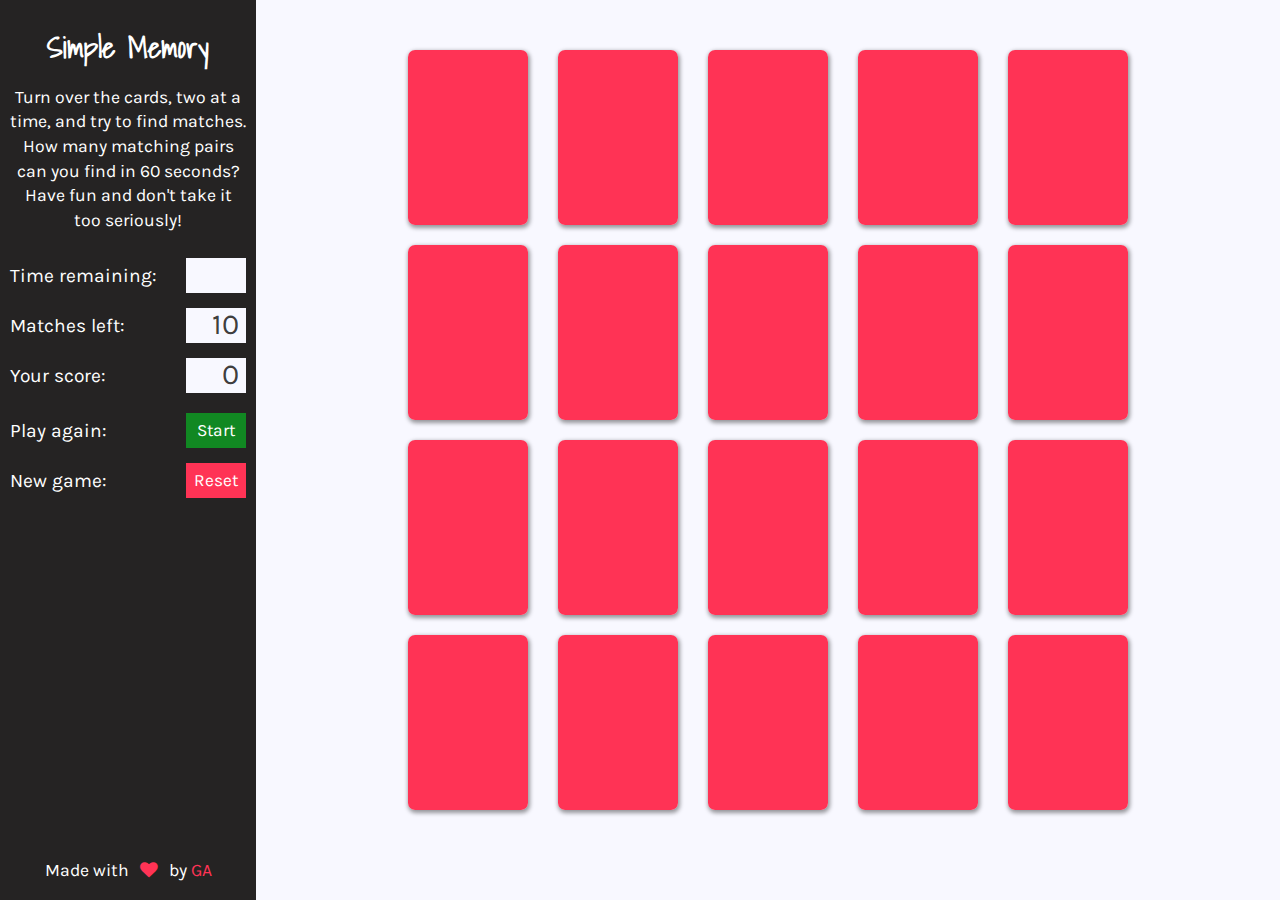
==== starter-code/alt/index.html @ 9c736461 "initial commit for alt version" ====
<!DOCTYPE html>
<html lang="en">
<head>
	<meta charset="utf-8">
	<meta http-equiv="X-UA-Compatible" content="IE=edge, chrome=1.0">
	<meta name="viewport" content="width=device-width, initial-scale=1">
	<title>Simple Memory</title>
	<link href="css/normalize.css" rel="stylesheet" type="text/css">
	<link href="css/style.css" rel="stylesheet" type="text/css">
	<link href="font-awesome/css/font-awesome.min.css" rel="stylesheet" type="text/css">
	<link href="https://fonts.googleapis.com/css?family=Karla|Shadows+Into+Light" rel="stylesheet">
	<script src="js/modernizr-latest.js"></script>
</head>
<body>
	<div class="container clearfix">
		<main>
			<div id="board" class="board clearfix">
			</div>
		</main>
		<aside>
			<header>
				<h1>Simple Memory</h1>
				<p>Turn over the cards, two at a time, and try to find matches. How many matching pairs can you find in 60 seconds? Have fun and don't take it too seriously!</p>
			</header>

			<div class="display-container">
				<div>
					Time remaining: <span id="counter" class="display counter"></span>
				</div>
				<div>
					Matches left: <span id="matches" class="display matches"></span>
				</div>
				<div>
					Your score: <span id="score" class="display score"></span>
				</div>
			</div>

			<div class="controls-container">
				<div>
					Play again: <button id="start-btn" class="btn start-btn">Start</button>
				</div>
				<div>
					New game: <button id="reset-btn" class="btn reset-btn">Reset</button>
				</div>
			</div>

			<footer>
				<p>Made with <i class="fa fa-heart love" aria-hidden="true"></i> by <a href="">GA</a></p>
			</footer>
		</aside>
	</div>
	<div id="overlay" class="overlay" data-cntr="<div id='countdown' class='countdown'><div id='countdown-scroller' class='countdown-scroller'><span>3</span><span>2</span><span>1</span><span>Ready?</span><span>GO!</span></div></div>">
		<div id="countdown" class="countdown">
			<div id="countdown-scroller" class="countdown-scroller">
				<span>3</span>
				<span>2</span>
				<span>1</span>
				<span>Ready?</span>
				<span>GO!</span>
			</div>
		</div>
<!-- 		<div id="credits" class="credits">
			<div>Congratulations, you cleared the board!</div>
			<div>Your current score is <span>237</span></div>
			<div>Play again? <span class="yes">YES</span><span class="no">NO</span></div>
		</div> -->
		<span id="close-icon" class="close-icon hide"></span>
	</div>
	<script src="js/main.js" type="text/javascript"></script>
</body>
</html>
---- starter-code/alt/css/style.css ----
*, 
*:before, 
*:after {
	-webkit-box-sizing: border-box;
	box-sizing: border-box;
	margin: 0;
	padding: 0;
	-webkit-margin-before: 0;
	-webkit-margin-after: 0;
} 

.clearfix:before,
.clearfix:after {
	display: table;
	content:  '';
}

.clearfix:after {
	clear: both;
}

body {
	color: #fff;
	background: #252323;
	-webkit-font-smoothing: antialiased;
	-moz-osx-font-smoothing: grayscale;
	width: 100vw;
	height: 100vh;
	overflow: hidden;
	font-family: 'Karla', sans-serif;
}

.container {
	height: 100%;
	width: 100%;
}

aside {
	position: relative;
	height: 100%;
	width: 20%;
	float: left;
	padding: 10px;
	text-align: center;
}

aside header {
	position: relative;
	top: 0;
	width: 100%;
}

aside header p {
	font-size: 1.1em;
	line-height: 1.4em;
}

aside header h1 {
	margin: 0.5em 0;
	font-family: 'Shadows Into Light', cursive;
	font-size: 1.8em;
}

aside footer {
	position: absolute;
	bottom: 0;
	width: calc(100% - 20px);
	padding: 20px 0;
	font-size: 1.1em;
}

aside footer a {
	text-decoration: none;
	color: #f35;
}

.display-container {
	margin-top: 25px;
}

.display-container > div,
.controls-container > div {
	display: flex;
	justify-content: space-between;
	align-items: center;
	height: 35px;
	margin-bottom: 15px;
	font-size: 1.2em;
	text-align: left;
}

span.display {
	display: inline-block;
	height: 100%;
	width: 60px;
	padding-right: 7px;
	background: rgb(248, 248, 255);
	font-size: 1.5em;
	color: rgba(37, 37, 35, 0.9);
	text-align: right;
}

span.display.counter.ending {
	color: #f35;
	visibility: visible;
	-webkit-animation: blink 1s /*steps(2, end)*/linear 10 /*forwards*/normal;
	animation: blink 1s /*steps(2, end)*/linear 10 /*forwards*/normal;
}

@keyframes blink {
	0% {color: #f35;}
	69.9% {color: #f35;}
	70% {color: #fff;}
	100% {color: #fff;}
}

@-webkit-keyframes blink {
	0% {color: #f35;}
	69.9% {color: #f35;}
	70% {color: #fff;}
	100% {color: #fff;}

}

.controls-container {
	margin-top: 20px;
}

.btn {
	height: 35px;
	width: 60px;
	border: none;
	color: #fff;
	font-size: 0.9em;
}

.btn:hover {
	transform: translate(1px, 1px);
}

.btn:focus,
.btn:active {
	outline: none;
}

.btn.start-btn {
	background: #182;
}

.btn.start-btn:hover {
	background: #171;
}

.btn.reset-btn {
	background: #f35;
}

.btn.reset-btn:hover {
	background: #e26;
}

.love {
	color: #f35;
	padding: 0 7px;
	-webkit-animation: beat 3s linear 0s infinite normal;
	animation: beat 3s linear 0s infinite normal;
}

@keyframes beat {
	0% {transform: scale(1);}
	5% {transform: scale(1.3);}
	10% {transform: scale(0.9);}
	15% {transform: scale(1);}
	20% {transform: scale(1.3);}
	25% {transform: scale(0.9);}
	30% {transform: scale(1);}
	100% {transform: scale(1);}
}

@-webkit-keyframes beat {
	0% {transform: scale(1);}
	5% {transform: scale(1.3);}
	10% {transform: scale(0.9);}
	15% {transform: scale(1);}
	20% {transform: scale(1.3);}
	25% {transform: scale(0.9);}
	30% {transform: scale(1);}
	100% {transform: scale(1);}
}

main {
	height: 100%;
	width: 80%;
	float: right;
	background: rgb(248, 248, 255);
	overflow-x: hidden;
	overflow-y: scroll;
}

.board {
	position: relative;
	height: 100%;
	width: 750px;
	margin: 40px auto;
}

.card-wrapper {
	-webkit-perspective: 300px;
	perspective: 300px;
	height: 175px;
	width: 120px;
	margin: 10px 15px;
	float: left;
	cursor: pointer;
}

.card {
	position: relative;
	-webkit-transform-style: preserve-3d;
	height: 100%;
	width: 100%;
	border-radius: 7px;
	box-shadow: 1px 2px 4px 1px rgba(0, 0, 0, 0.4);
	transition: transform .4s;
}

.card.flip {
	transform: rotateY(180deg);
}

.card-front,
.card-back {
	position: absolute;
	top: 0;
	left: 0;
	height: 100%;
	width: 100%;
	backface-visibility: hidden;
	border-radius: 7px;
}

.card-front {
	transform: rotateY(180deg);
	background: #252323;
}

.card-front img {
	position: absolute;
	max-height: 90%;
	max-width: 100%;
	top: 50%;
	left: 50%;
	transform: translate(-50%, -50%);
}

.card-back {
	background: #f35;
}

.overlay {
	position: absolute;
	top: 0;
	left: 0;
	height: 100%;
	width: 100%;
	background: rgba(0, 0, 0, 0.9);
	opacity: 0;
	display: none;
	z-index: 9999;
	transition: opacity 1s;
	transition-delay: 1s;
}

.overlay.show {
	opacity: 1;
	display: block;
}

.overlay .close-icon {
	position: absolute;
	top: 40px;
	right: 40px;
	height: 30px;
	width: 30px;
	cursor: pointer;
	transform-origin: 50% 50%;
	transition: transform 0.5s;
}

.overlay .close-icon:hover {
	transform: rotate(180deg);
}

.overlay .close-icon:before,
.overlay .close-icon:after {
	content: '';
	position: absolute;
	top: 50%;
	left: 0;
	height: 3px;
	width: 100%;
	background: #fff;
	transform-origin: 50% 50%;
}

.overlay .close-icon:before {
	transform: translateY(-50%) rotate(45deg);
}

.overlay .close-icon:after {
	transform: translateY(-50%) rotate(-45deg);
}

.overlay .close-icon.hide {
	display: none;
	opacity: 0;
}

.countdown {
	position: absolute;
	top: 50%;
	left: 50%;
	width: 400px;
	height: 200px;
	line-height: 200px;
	transform: translate(-50%, -50%);
	overflow: hidden;
}

.countdown.hide {
	display: none;
	opacity: 0;
}

.countdown > div {
	position: absolute;
	left: 0;
	top: 0;
	height: 100%;
	width: 2020px;
	transition: transform 0.3s;
}

.countdown.start > div {
	animation: countdown 5s 0.5s forwards;
}

@keyframes countdown {
	0% {transform: translateX(0);}
	13.5% {transform: translateX(0);}
	23.6% {transform: translateX(-404px);}
	37.1% {transform: translateX(-404px);}
	45.2% {transform: translateX(-808px);}
	58.5% {transform: translateX(-808px);}
	66.6% {transform: translateX(-1212px);}
	80.1% {transform: translateX(-1212px);}
	88.2% {transform: translateX(-1616px);}
	100% {transform: translateX(-1616px);}

}

@-webkit-keyframes {
	to {transform: translateY(-);}
}

.countdown > div > span {
	display: inline-block;
	height: 100%;
	width: 400px;
	font-size: 90px;
	text-align: center;
}

.credits {
	position: absolute;
	top: 50%;
	left: 50%;
	text-align: center;
	transform: translate(-50%, -50%);
}

.credits > div:nth-child(1) {
	font-size: 1.6em;
	margin-bottom: 40px;
}

.credits > div:nth-child(2) {
	font-size: 1.4em;
	margin-bottom: 40px;
}

.credits > div:nth-child(3) {
	font-size: 1.4em;
}

span.yes, 
span.no {
	margin-left: 10px;
	cursor: pointer;
}

span.yes:hover,
span.no:hover {
	font-weight: 600;
}

span.yes {
	color: #182;
}

span.no {
	color: #f35;
}
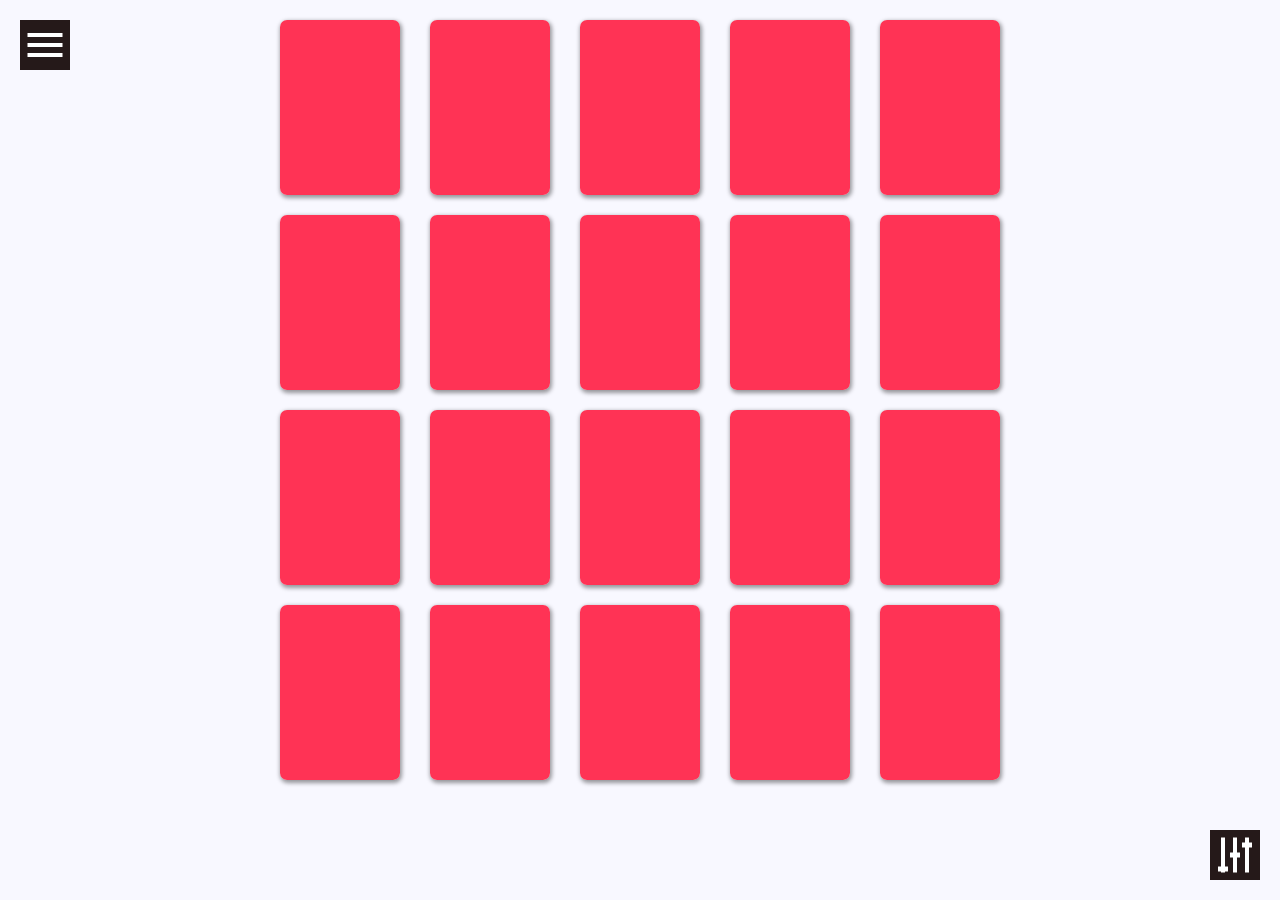
==== commit a7d7cd28: "make layout changes - add slideout sidebars" ====
--- a/starter-code/alt/index.html
+++ b/starter-code/alt/index.html
@@ -4,7 +4,7 @@
 	<meta charset="utf-8">
 	<meta http-equiv="X-UA-Compatible" content="IE=edge, chrome=1.0">
 	<meta name="viewport" content="width=device-width, initial-scale=1">
-	<title>Simple Memory</title>
+	<title>Where's Kitty</title>
 	<link href="css/normalize.css" rel="stylesheet" type="text/css">
 	<link href="css/style.css" rel="stylesheet" type="text/css">
 	<link href="font-awesome/css/font-awesome.min.css" rel="stylesheet" type="text/css">
@@ -17,38 +17,77 @@
 			<div id="board" class="board clearfix">
 			</div>
 		</main>
-		<aside>
-			<header>
-				<h1>Simple Memory</h1>
-				<p>Turn over the cards, two at a time, and try to find matches. How many matching pairs can you find in 60 seconds? Have fun and don't take it too seriously!</p>
-			</header>
+		<aside id="side-bar" class="side-bar">
+			<div>
+				<header>
+					<h1><img src="img/kitty_header.png"><span>Where's</span><span>Kitty?</span></h1>
+				</header>
+				<div class="instructions">
+					<h2>What do I do?</h2>
+					<ul>
+						<li><span class="li-number">1</span><span class="li-item">Click "<span>Start</span>" to start playing.</span></li>
+						<li><span class="li-number">2</span><span class="li-item">Flip over the cards, two by two...</span></li>
+						<li><span class="li-number">3</span><span class="li-item">Do they match? Yes? Congratulations! You're on your way! No? Well nevermind, keep trying!</span></li>
+						<li><span class="li-number">4</span><span class="li-item">You have 60 seconds to match all the cards.</span></li>
+						<li><span class="li-number">5</span><span class="li-item">Have fun! And don't take it too seriously!</span></li>
+					</ul>
+					<p>If you want to completely reset your game and start again click "<span>Reset</span>".</p>
+				</div>
 
-			<div class="display-container">
-				<div>
-					Time remaining: <span id="counter" class="display counter"></span>
+				<footer>
+					<p>Made with <i class="fa fa-heart love" aria-hidden="true"></i> by <a href="">GA</a></p>
+				</footer>
+			</div>
+			<div><img src="img/kitty_large.png"></div>
+		</aside>
+		<div id="scoreboard" class="scoreboard">
+			<div>
+				<div class="display-container">
+					<div>
+						Time left: <span id="counter" class="display counter"></span>
+					</div>
+					<div>
+						Matches left: <span id="matches" class="display matches"></span>
+					</div>
+					<div>
+						Your score: <span id="score" class="display score"></span>
+					</div>
 				</div>
-				<div>
-					Matches left: <span id="matches" class="display matches"></span>
-				</div>
-				<div>
-					Your score: <span id="score" class="display score"></span>
+
+				<div class="controls-container">
+					<div>
+						Play again: <button id="start-btn" class="btn start-btn">Start</button>
+					</div>
+					<div>
+						New game: <button id="reset-btn" class="btn reset-btn">Reset</button>
+					</div>
+					<div>Cat? Or...?
+						<div class="img-select">
+							<div class="img-wrap">
+								<div><img src="img/shy.png"></div>
+								<div><img src="img/shy.png"></div>
+								<div><img src="img/shy.png"></div>
+								<div><img src="img/shy.png"></div>
+							</div>
+						</div>
+					</div>
 				</div>
 			</div>
-
-			<div class="controls-container">
-				<div>
-					Play again: <button id="start-btn" class="btn start-btn">Start</button>
-				</div>
-				<div>
-					New game: <button id="reset-btn" class="btn reset-btn">Reset</button>
-				</div>
-			</div>
-
-			<footer>
-				<p>Made with <i class="fa fa-heart love" aria-hidden="true"></i> by <a href="">GA</a></p>
-			</footer>
-		</aside>
+			<div><img src="img/kitty_large.png"></div>
+		</div>
 	</div>
+	<span id="menu-icon" class="menu-icon">
+		<span class="menu-toggle">
+			<span></span>
+		</span>
+	</span>
+	<span id="ctrl-icon" class="ctrl-icon">
+		<span class="ctrl-toggle">
+			<span></span>
+			<span></span>
+			<span></span>
+		</span>
+	</span>
 	<div id="overlay" class="overlay" data-cntr="<div id='countdown' class='countdown'><div id='countdown-scroller' class='countdown-scroller'><span>3</span><span>2</span><span>1</span><span>Ready?</span><span>GO!</span></div></div>">
 		<div id="countdown" class="countdown">
 			<div id="countdown-scroller" class="countdown-scroller">
--- a/starter-code/alt/css/style.css
+++ b/starter-code/alt/css/style.css
@@ -21,7 +21,7 @@
 
 body {
 	color: #fff;
-	background: #252323;
+	background: #fff;
 	-webkit-font-smoothing: antialiased;
 	-moz-osx-font-smoothing: grayscale;
 	width: 100vw;
@@ -35,19 +35,203 @@
 	width: 100%;
 }
 
+.menu-icon,
+.ctrl-icon {
+	position: absolute;
+/*	top: 20px;
+	left: 20px;*/
+	display: inline-block;
+	background: rgba(37, 25, 25, 1);
+	height: 50px;
+	width: 50px;
+	cursor: pointer;
+	transition: background 0.3s;
+	z-index: 100;
+}
+
+.menu-icon {
+	top: 20px;
+	left: 20px;
+}
+
+.ctrl-icon {
+	bottom: 20px;
+	right: 20px;
+}
+
+.menu-toggle,
+.ctrl-toggle {
+	display: inline-block;
+	height: 100%;
+	width: 100%;
+	background: transparent;
+/*	transform: rotate(180deg);*/
+	transition: all 0.3s;
+}
+
+.menu-toggle {
+	transform: rotate(180deg);
+}
+
+.ctrl-toggle {
+	transform: rotate(90deg);
+}
+
+.menu-toggle.open {
+	transform: rotate(0deg);
+}
+
+.menu-toggle span,
+.ctrl-toggle span {
+	position: absolute;
+	top: 50%;
+	left: 50%;
+	width: 70%;
+	height: 4px;
+	transform: translate(-50%, -50%);
+	background: rgba(255, 255, 255, 1);
+}
+
+.ctrl-toggle span:first-of-type {
+	top: calc(50% - 12px);
+	transition: 0.3s all;
+}
+
+.ctrl-toggle span:last-of-type {
+	top: calc(50% + 12px);
+	transition: 0.3s all;
+}
+
+.menu-toggle span:before,
+.menu-toggle span:after {
+	content: '';
+	position: absolute;
+	height: 100%;
+	width: 100%;
+	background: rgba(255, 255, 255, 1);
+}
+
+.menu-toggle span:before {
+	top: -10px;
+}
+
+.menu-toggle span:after {
+	top: 10px;
+}
+
+.menu-icon:hover,
+.ctrl-icon:hover {
+	background: rgba(37, 35, 35, 0.7);
+}
+
+.menu-toggle.open span:before,
+.menu-toggle.open span:after {
+	width: 50%;
+	left: -2px;
+}
+
+.menu-toggle.open span:before {
+	transform: rotate(-40deg);
+	top: -5px;
+}
+
+.menu-toggle.open span:after {
+	transform: rotate(40deg);
+	top: 5px;
+}
+
+.ctrl-toggle span:before {
+	content: '';
+	position: absolute;
+	height: 10px;
+	width: 5px;
+	background: #fff;
+	top: -3px;
+}
+
+.ctrl-toggle span:nth-of-type(1):before {
+	left: 5px;
+}
+
+.ctrl-toggle span:nth-of-type(2):before {
+	left: 15px;
+}
+
+.ctrl-toggle span:nth-of-type(3):before {
+	right: 1px;
+}
+
+.ctrl-toggle.open {
+	transform: rotate(-180deg);
+}
+
+.ctrl-toggle.open span:nth-of-type(1),
+.ctrl-toggle.open span:nth-of-type(3) {
+	width: 34%;
+	left: 5px;
+}
+
+.ctrl-toggle.open span:nth-of-type(1) {
+	transform: rotate(-40deg);
+	top: 18px;
+}
+
+.ctrl-toggle.open span:nth-of-type(3) {
+	transform: rotate(40deg);
+	top: 28px;
+}
+
+.ctrl-toggle.open span:before,
+.ctrl-toggle.open span:after {
+	display: none;
+}
+
 aside {
-	position: relative;
-	height: 100%;
-	width: 20%;
+	position: absolute; /* relative */
+	left: -350px;
+	height: 100%;
+	width: 350px;
 	float: left;
-	padding: 10px;
+	transition: left 0.5s ease-out;
+	overflow: hidden;
+}
+
+aside.show {
+	left: 0;
+}
+
+aside > div:first-of-type,
+.scoreboard > div:first-of-type {
+	position: absolute;
+	height: 100%;
+	width: 100%;
+	background: rgba(37, 37, 35, 0.9);
+	padding: 10px 20px;
+	z-index: 1;
+}
+
+aside > div:last-of-type,
+.scoreboard > div:last-of-type {
+	position: absolute;
+	bottom: -15px;
+	transform: rotate(-30deg);
+}
+
+.scoreboard > div:last-of-type {
+	transform: rotate(86deg);
+	left: -52px;
+}
+
+.scoreboard > div:last-of-type img {
+	transform: scale(1.2);
+}
+
+aside > div:last-of-type img {
+	transform: scale(1.5);
+}
+
+aside header {
 	text-align: center;
-}
-
-aside header {
-	position: relative;
-	top: 0;
-	width: 100%;
 }
 
 aside header p {
@@ -56,9 +240,59 @@
 }
 
 aside header h1 {
-	margin: 0.5em 0;
-	font-family: 'Shadows Into Light', cursive;
-	font-size: 1.8em;
+	margin: 0;
+	color: ;
+	font-family: 'Karla', cursive;
+	font-size: 1.6em;
+}
+
+aside header h1 span {
+	display: block;
+	margin-top: -10px;
+}
+
+aside header h1 img {
+	height: 50px;
+}
+
+aside .instructions {
+	margin-top: 25px;
+}
+
+aside .instructions h2 {
+	margin: 0 0 35px;
+	text-align: center
+}
+
+aside ul {
+	list-style: none
+}
+
+aside ul li {
+	margin-top: 15px;
+}
+
+aside ul li .li-number {
+	display: inline-block;
+	height: 20px;
+	width: 20px;
+	margin-right: 10px;
+	background: #fff;
+	color: rgba(255, 51, 85, 1);
+	font-weight: 700;
+	text-align: center;
+	border-radius: 50%;
+}
+
+aside .instructions > p {
+	margin: 35px 0 0 0;
+	font-size: 1.2em;
+	font-weight: 700;
+	text-align: center;
+}
+
+aside .instructions > p span {
+	color: ;
 }
 
 aside footer {
@@ -66,7 +300,8 @@
 	bottom: 0;
 	width: calc(100% - 20px);
 	padding: 20px 0;
-	font-size: 1.1em;
+	font-size: 1.2em;
+	text-align: center;
 }
 
 aside footer a {
@@ -74,8 +309,26 @@
 	color: #f35;
 }
 
+.scoreboard {
+    position: absolute;
+    top: 0;
+    right: -250px;
+    width: 250px;
+    height: 100vh;
+/*    -webkit-clip-path: inset(361px 0px 0px 175px);
+    clip-path: inset(361px 0px 0px 175px);*/
+    overflow: hidden;
+    transition: all 0.3s ease-in;
+}
+
+.scoreboard.show {
+/*    -webkit-clip-path: inset(0% 0% 0% 0%);
+    clip-path: inset(0% 0% 0% 0%);*/
+    right: 0;
+}
+
 .display-container {
-	margin-top: 25px;
+	margin-top: 10px;
 }
 
 .display-container > div,
@@ -89,6 +342,78 @@
 	text-align: left;
 }
 
+.controls-container > div:last-of-type {
+	height: 100%;
+	margin-bottom: 0;
+}
+
+.controls-container .img-select {
+	height: 60px;
+	width: 60px;
+	overflow: hidden;
+	cursor: pointer;
+	transition-delay: 1s;
+	transition: all 0s;
+}
+
+.controls-container .img-select:hover {
+	overflow: visible;
+}
+
+.controls-container .img-wrap {
+	perspective: 8000px;
+}
+
+.controls-container .img-wrap > div {
+	height: 60px;
+	width: 100%;
+	margin-top: 1px;
+	background: #fff;
+	transform: rotateX(-90deg);
+	transform-origin: 50% 0;
+	backface-visibility: hidden;
+	transition: all .3s;
+}
+
+.controls-container .img-wrap > div:nth-child(1) {
+	transform: rotateY(0deg);
+}
+
+.controls-container .img-wrap > div:nth-child(2) {
+/*	transition-delay: .6s;*/
+	transition-delay: 0s;
+}
+
+.controls-container .img-wrap > div:nth-child(3) {
+/*	transition-delay: .4s;*/
+	transition-delay: 0s;
+}
+
+.controls-container .img-wrap > div:nth-child(4) {
+/*	transition-delay: .2s;*/
+	transition-delay: 0s;
+}
+
+.controls-container .img-select:hover > .img-wrap > div {
+	transform: rotateX(0deg);
+}
+
+.controls-container .img-wrap:hover > div:nth-child(2) {
+	transition-delay: .2s;
+}
+
+.controls-container .img-wrap:hover > div:nth-child(3) {
+	transition-delay: .4s;
+}
+
+.controls-container .img-wrap:hover > div:nth-child(4) {
+	transition-delay: .6s;
+}
+
+.controls-container .img-wrap > div img {
+	height: 100%;
+}
+
 span.display {
 	display: inline-block;
 	height: 100%;
@@ -190,7 +515,7 @@
 
 main {
 	height: 100%;
-	width: 80%;
+	width: 100%;
 	float: right;
 	background: rgb(248, 248, 255);
 	overflow-x: hidden;
@@ -201,7 +526,7 @@
 	position: relative;
 	height: 100%;
 	width: 750px;
-	margin: 40px auto;
+	margin: 10px auto;
 }
 
 .card-wrapper {
